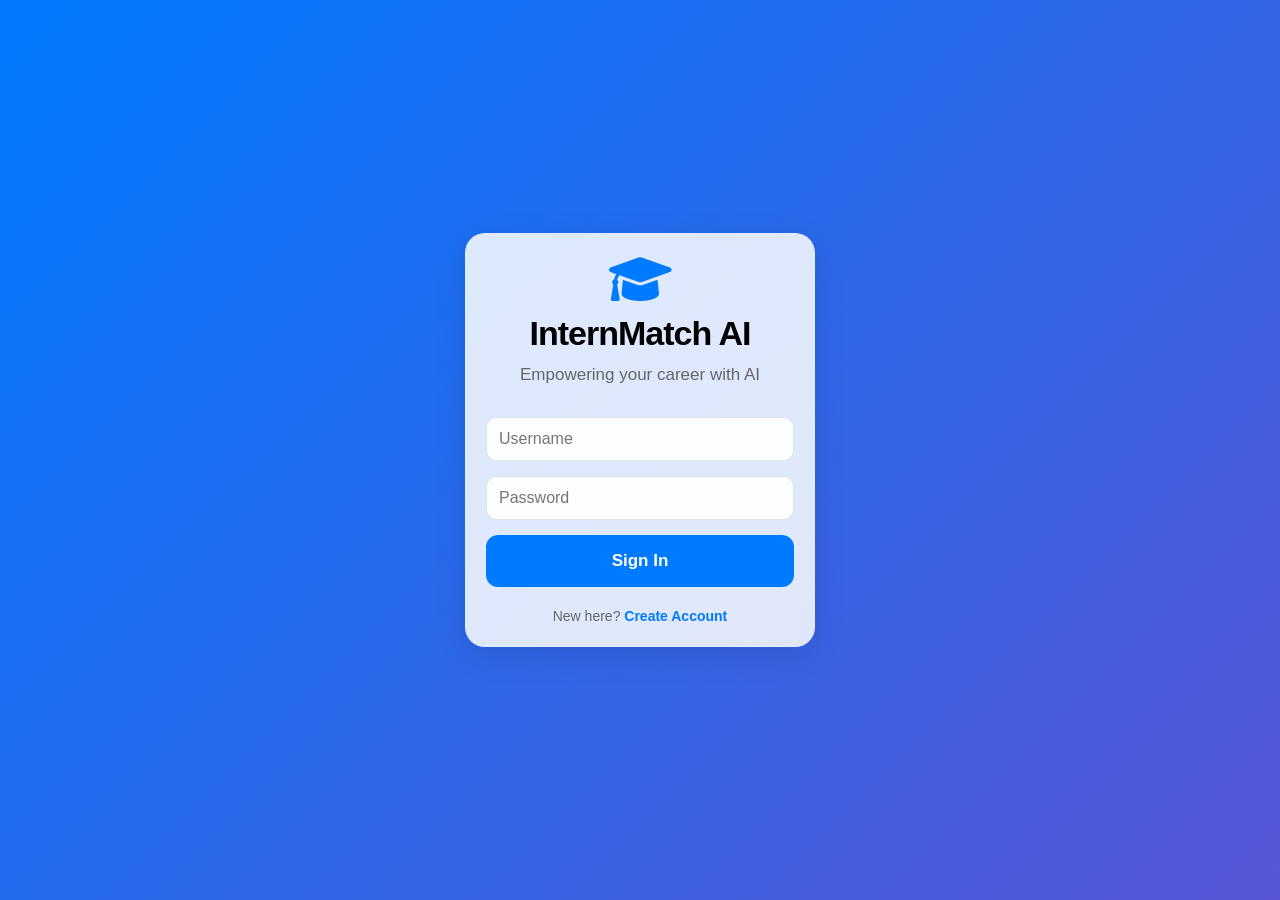
==== templates/index.html @ 41c60bcd "Initial commit: InternMatch AI with iOS UI and AI Engine" ====
<!DOCTYPE html>
<html lang="en">
<head>
    <meta charset="UTF-8">
    <meta name="viewport" content="width=device-width, initial-scale=1.0, maximum-scale=1.0, user-scalable=no">
    <title>InternMatch AI | Your Smart Future</title>
    <link rel="stylesheet" href="/static/css/style.css">
    <link rel="stylesheet" href="https://cdnjs.cloudflare.com/ajax/libs/font-awesome/6.0.0/css/all.min.css">
</head>
<body>
    <div id="app">
        <!-- Login Screen -->
        <div id="login-screen" class="screen active">
            <div class="login-box glass-card" style="background: rgba(255,255,255,0.85)">
                <div style="text-align: center; margin-bottom: 30px;">
                    <i class="fas fa-graduation-cap" style="font-size: 50px; color: #007AFF;"></i>
                    <h1 style="color: #000; margin-top: 10px;">InternMatch AI</h1>
                    <p style="color: #666;">Empowering your career with AI</p>
                </div>
                <input type="text" id="username" class="login-input" placeholder="Username">
                <input type="password" id="password" class="login-input" placeholder="Password">
                <button onclick="handleLogin()" class="btn-primary" style="width: 100%;">Sign In</button>
                <p style="text-align: center; margin-top: 20px; font-size: 14px; color: #666;">New here? <span style="color: #007AFF; font-weight: 600;">Create Account</span></p>
            </div>
        </div>

        <!-- Home Dashboard -->
        <div id="home-screen" class="screen">
            <div class="nav-bar">
                <h1 style="font-size: 28px;">Hello, <span id="display-name">User</span></h1>
                <div onclick="toggleDarkMode()" style="font-size: 20px;"><i class="fas fa-moon"></i></div>
            </div>
            
            <div class="glass-card">
                <h2>Quick Overview</h2>
                <div style="display: flex; justify-content: space-between;">
                    <div style="text-align: center;">
                        <p style="font-size: 24px; font-weight: 700; color: var(--ios-blue);">0</p>
                        <p style="font-size: 12px;">Matches</p>
                    </div>
                    <div style="text-align: center;">
                        <p style="font-size: 24px; font-weight: 700; color: var(--ios-secondary);">0</p>
                        <p style="font-size: 12px;">Applied</p>
                    </div>
                    <div style="text-align: center;">
                        <p style="font-size: 24px; font-weight: 700; color: var(--ios-green);">0</p>
                        <p style="font-size: 12px;">Bookmarks</p>
                    </div>
                </div>
            </div>

            <div class="glass-card" style="background: linear-gradient(135deg, rgba(0,122,255,0.1), rgba(88,86,214,0.1));">
                <h2>Resume Score</h2>
                <p>Upload your resume to see how you rank against top internships.</p>
                <button onclick="switchScreen('resume-screen')" class="btn-primary" style="margin-top: 15px; padding: 10px 20px;">Get Started</button>
            </div>

            <h2>Top Recommendations</h2>
            <div id="top-matches" style="flex-grow: 1; overflow-y: auto;">
                <p style="text-align: center; margin-top: 20px;">No recommendations yet. Update your profile!</p>
            </div>
        </div>

        <!-- Resume Upload Screen -->
        <div id="resume-screen" class="screen">
            <div class="nav-bar">
                <i class="fas fa-chevron-left" onclick="switchScreen('home-screen')"></i>
                <h2>Resume Lab</h2>
                <div></div>
            </div>
            <div class="glass-card" style="text-align: center; padding: 40px 20px;">
                <i class="fas fa-file-pdf" style="font-size: 60px; color: var(--ios-secondary); margin-bottom: 20px;"></i>
                <h2>Upload CV</h2>
                <p>We'll analyze your skills and match you instantly.</p>
                <input type="file" id="resume-file" style="display: none;" onchange="handleResumeUpload(event)">
                <button onclick="document.getElementById('resume-file').click()" class="btn-primary" style="margin-top: 20px;">Choose PDF File</button>
            </div>
            <div id="skills-cloud" class="glass-card" style="display: none;">
                <h2>Extracted Skills</h2>
                <div id="skills-list" style="display: flex; flex-wrap: wrap; gap: 8px;"></div>
            </div>
        </div>

        <!-- AI Chat Screen -->
        <div id="chat-screen" class="screen">
            <div class="nav-bar">
                <h2>AI Assistant</h2>
            </div>
            <div id="chat-messages" style="display: flex; flex-direction: column;">
                <div class="message ai">Hi! I'm your InternMatch AI. Ask me anything about internships or your profile.</div>
            </div>
            <div class="glass-card" style="margin-top: auto; padding: 10px; display: flex; gap: 10px;">
                <input type="text" id="chat-input" class="login-input" placeholder="Type a query..." style="margin-bottom: 0;">
                <button onclick="handleChat()" class="btn-primary" style="padding: 10px 20px;"><i class="fas fa-paper-plane"></i></button>
            </div>
        </div>

        <!-- Results Screen -->
        <div id="results-screen" class="screen">
            <div class="nav-bar">
                <i class="fas fa-chevron-left" onclick="switchScreen('home-screen')"></i>
                <h2>Opportunities</h2>
            </div>
            <div id="results-list" style="overflow-y: auto;">
                <!-- Cards will be injected here -->
            </div>
        </div>

        <!-- Tab Bar -->
        <div class="tab-bar" id="bottom-tabs" style="display: none;">
            <div class="tab-item active" onclick="switchScreen('home-screen')">
                <i class="fas fa-home"></i>
                <span>Home</span>
            </div>
            <div class="tab-item" onclick="switchScreen('results-screen')">
                <i class="fas fa-briefcase"></i>
                <span>Jobs</span>
            </div>
            <div class="tab-item" onclick="switchScreen('chat-screen')">
                <i class="fas fa-comment-dots"></i>
                <span>AI Chat</span>
            </div>
            <div class="tab-item" onclick="switchScreen('resume-screen')">
                <i class="fas fa-user-circle"></i>
                <span>Profile</span>
            </div>
        </div>
    </div>

    <script src="/static/js/main.js"></script>
</body>
</html>
---- static/css/style.css ----
:root {
    --ios-bg: #F2F2F7;
    --ios-card: rgba(255, 255, 255, 0.7);
    --ios-text: #000000;
    --ios-secondary: #8E8E93;
    --ios-blue: #007AFF;
    --ios-green: #34C759;
    --ios-blur: 20px;
    --ios-radius: 20px;
    --font-main: -apple-system, BlinkMacSystemFont, "SF Pro Display", "SF Pro Text", "Helvetica Neue", sans-serif;
}

[data-theme="dark"] {
    --ios-bg: #000000;
    --ios-card: rgba(28, 28, 30, 0.8);
    --ios-text: #FFFFFF;
    --ios-secondary: #98989D;
    --ios-blue: #0A84FF;
    --ios-green: #30D158;
}

* {
    margin: 0;
    padding: 0;
    box-sizing: border-box;
    -webkit-tap-highlight-color: transparent;
}

body {
    font-family: var(--font-main);
    background-color: var(--ios-bg);
    color: var(--ios-text);
    overflow: hidden;
    transition: background-color 0.5s ease;
}

/* App Container */
#app {
    width: 100vw;
    height: 100vh;
    display: flex;
    flex-direction: column;
    position: relative;
}

/* Screens */
.screen {
    position: absolute;
    top: 0;
    left: 0;
    width: 100%;
    height: 100%;
    padding: 20px;
    display: none;
    flex-direction: column;
    animation: slideUp 0.4s cubic-bezier(0.4, 0, 0.2, 1);
}

.screen.active {
    display: flex;
}

@keyframes slideUp {
    from { transform: translateY(20px); opacity: 0; }
    to { transform: translateY(0); opacity: 1; }
}

/* Glassmorphism Cards */
.glass-card {
    background: var(--ios-card);
    backdrop-filter: blur(var(--ios-blur));
    -webkit-backdrop-filter: blur(var(--ios-blur));
    border-radius: var(--ios-radius);
    border: 1px solid rgba(255, 255, 255, 0.1);
    box-shadow: 0 8px 32px 0 rgba(0, 0, 0, 0.1);
    padding: 20px;
    margin-bottom: 20px;
}

/* Typography */
h1 { font-size: 34px; font-weight: 700; letter-spacing: -1px; margin-bottom: 10px; }
h2 { font-size: 22px; font-weight: 600; margin-bottom: 15px; }
p { font-size: 17px; color: var(--ios-secondary); line-height: 1.4; }

/* Buttons */
.btn-primary {
    background: var(--ios-blue);
    color: white;
    border: none;
    padding: 16px;
    border-radius: 12px;
    font-size: 17px;
    font-weight: 600;
    cursor: pointer;
    transition: transform 0.2s, opacity 0.2s;
    text-align: center;
}

.btn-primary:active {
    transform: scale(0.97);
    opacity: 0.8;
}

/* Login Screen */
#login-screen {
    justify-content: center;
    align-items: center;
    background: linear-gradient(135deg, #007AFF 0%, #5856D6 100%);
}

.login-box {
    width: 100%;
    max-width: 350px;
}

.login-input {
    width: 100%;
    padding: 12px;
    margin-bottom: 15px;
    border-radius: 10px;
    border: 1px solid rgba(0, 0, 0, 0.1);
    background: rgba(255, 255, 255, 0.9);
    font-size: 16px;
}

/* Navbar */
.nav-bar {
    height: 60px;
    display: flex;
    justify-content: space-between;
    align-items: center;
    padding: 0 20px;
    position: sticky;
    top: 0;
    z-index: 100;
}

/* Tab Bar */
.tab-bar {
    height: 85px;
    background: var(--ios-card);
    backdrop-filter: blur(var(--ios-blur));
    display: flex;
    justify-content: space-around;
    align-items: center;
    border-top: 1px solid rgba(0, 0, 0, 0.05);
    padding-bottom: 20px;
}

.tab-item {
    display: flex;
    flex-direction: column;
    align-items: center;
    color: var(--ios-secondary);
    font-size: 10px;
    cursor: pointer;
}

.tab-item.active {
    color: var(--ios-blue);
}

.tab-item i {
    font-size: 24px;
    margin-bottom: 4px;
}

/* Chat Interface */
#chat-messages {
    flex-grow: 1;
    overflow-y: auto;
    padding: 10px 0;
}

.message {
    max-width: 80%;
    padding: 12px 16px;
    border-radius: 18px;
    margin-bottom: 10px;
    font-size: 16px;
}

.message.ai {
    background: var(--ios-card);
    align-self: flex-start;
    border-bottom-left-radius: 4px;
}

.message.user {
    background: var(--ios-blue);
    color: white;
    align-self: flex-end;
    border-bottom-right-radius: 4px;
}

/* Internship Cards */
.internship-card {
    transition: transform 0.3s ease;
}

.internship-card:hover {
    transform: scale(1.02);
}

.match-badge {
    background: var(--ios-green);
    color: white;
    padding: 4px 8px;
    border-radius: 6px;
    font-size: 12px;
    font-weight: 700;
    float: right;
}

/* Animations */
.loading-dots:after {
    content: '...';
    animation: dots 1s steps(5, end) infinite;
}

@keyframes dots {
    0%, 20% { content: '.'; }
    40% { content: '..'; }
    60% { content: '...'; }
    80%, 100% { content: ''; }
}
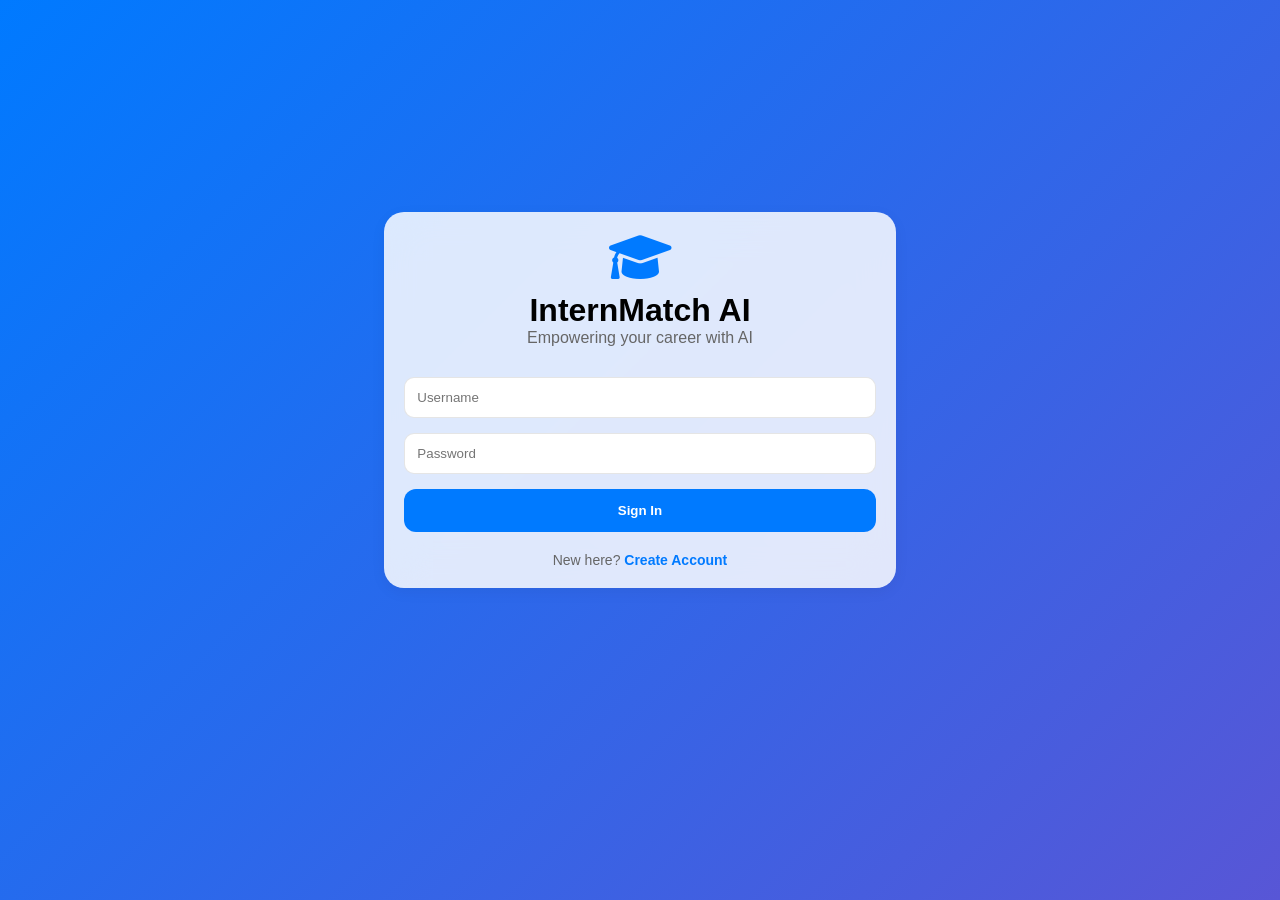
==== commit cd99e1d7: "Fix layout and navigation stability" ====
--- a/templates/index.html
+++ b/templates/index.html
@@ -106,8 +106,6 @@
             </div>
         </div>
 
-        <!-- Tab Bar -->
-        <div class="tab-bar" id="bottom-tabs" style="display: none;">
             <div class="tab-item active" onclick="switchScreen('home-screen')">
                 <i class="fas fa-home"></i>
                 <span>Home</span>
--- a/static/css/style.css
+++ b/static/css/style.css
@@ -14,16 +14,12 @@
     --ios-bg: #000000;
     --ios-card: rgba(28, 28, 30, 0.8);
     --ios-text: #FFFFFF;
-    --ios-secondary: #98989D;
-    --ios-blue: #0A84FF;
-    --ios-green: #30D158;
 }
 
 * {
     margin: 0;
     padding: 0;
     box-sizing: border-box;
-    -webkit-tap-highlight-color: transparent;
 }
 
 body {
@@ -31,16 +27,16 @@
     background-color: var(--ios-bg);
     color: var(--ios-text);
     overflow: hidden;
-    transition: background-color 0.5s ease;
+    width: 100vw;
+    height: 100vh;
 }
 
-/* App Container */
 #app {
-    width: 100vw;
-    height: 100vh;
+    width: 100%;
+    height: 100%;
+    position: relative;
     display: flex;
     flex-direction: column;
-    position: relative;
 }
 
 /* Screens */
@@ -51,100 +47,35 @@
     width: 100%;
     height: 100%;
     padding: 20px;
-    display: none;
+    padding-bottom: 100px; /* Space for tab bar */
+    display: none; /* Hidden by default */
     flex-direction: column;
-    animation: slideUp 0.4s cubic-bezier(0.4, 0, 0.2, 1);
+    overflow-y: auto;
+    background-color: var(--ios-bg);
+    z-index: 1;
 }
 
 .screen.active {
     display: flex;
-}
-
-@keyframes slideUp {
-    from { transform: translateY(20px); opacity: 0; }
-    to { transform: translateY(0); opacity: 1; }
-}
-
-/* Glassmorphism Cards */
-.glass-card {
-    background: var(--ios-card);
-    backdrop-filter: blur(var(--ios-blur));
-    -webkit-backdrop-filter: blur(var(--ios-blur));
-    border-radius: var(--ios-radius);
-    border: 1px solid rgba(255, 255, 255, 0.1);
-    box-shadow: 0 8px 32px 0 rgba(0, 0, 0, 0.1);
-    padding: 20px;
-    margin-bottom: 20px;
-}
-
-/* Typography */
-h1 { font-size: 34px; font-weight: 700; letter-spacing: -1px; margin-bottom: 10px; }
-h2 { font-size: 22px; font-weight: 600; margin-bottom: 15px; }
-p { font-size: 17px; color: var(--ios-secondary); line-height: 1.4; }
-
-/* Buttons */
-.btn-primary {
-    background: var(--ios-blue);
-    color: white;
-    border: none;
-    padding: 16px;
-    border-radius: 12px;
-    font-size: 17px;
-    font-weight: 600;
-    cursor: pointer;
-    transition: transform 0.2s, opacity 0.2s;
-    text-align: center;
-}
-
-.btn-primary:active {
-    transform: scale(0.97);
-    opacity: 0.8;
-}
-
-/* Login Screen */
-#login-screen {
-    justify-content: center;
-    align-items: center;
-    background: linear-gradient(135deg, #007AFF 0%, #5856D6 100%);
-}
-
-.login-box {
-    width: 100%;
-    max-width: 350px;
-}
-
-.login-input {
-    width: 100%;
-    padding: 12px;
-    margin-bottom: 15px;
-    border-radius: 10px;
-    border: 1px solid rgba(0, 0, 0, 0.1);
-    background: rgba(255, 255, 255, 0.9);
-    font-size: 16px;
-}
-
-/* Navbar */
-.nav-bar {
-    height: 60px;
-    display: flex;
-    justify-content: space-between;
-    align-items: center;
-    padding: 0 20px;
-    position: sticky;
-    top: 0;
-    z-index: 100;
+    z-index: 10;
 }
 
 /* Tab Bar */
 .tab-bar {
+    position: fixed;
+    bottom: 0;
+    left: 0;
+    width: 100%;
     height: 85px;
     background: var(--ios-card);
     backdrop-filter: blur(var(--ios-blur));
-    display: flex;
+    -webkit-backdrop-filter: blur(var(--ios-blur));
+    display: none; /* Shown by JS after login */
     justify-content: space-around;
     align-items: center;
     border-top: 1px solid rgba(0, 0, 0, 0.05);
-    padding-bottom: 20px;
+    padding-bottom: 25px;
+    z-index: 1000;
 }
 
 .tab-item {
@@ -154,6 +85,7 @@
     color: var(--ios-secondary);
     font-size: 10px;
     cursor: pointer;
+    transition: color 0.3s;
 }
 
 .tab-item.active {
@@ -165,41 +97,42 @@
     margin-bottom: 4px;
 }
 
-/* Chat Interface */
-#chat-messages {
-    flex-grow: 1;
-    overflow-y: auto;
-    padding: 10px 0;
+/* Glass Cards */
+.glass-card {
+    background: var(--ios-card);
+    backdrop-filter: blur(var(--ios-blur));
+    -webkit-backdrop-filter: blur(var(--ios-blur));
+    border-radius: var(--ios-radius);
+    padding: 20px;
+    margin-bottom: 20px;
+    box-shadow: 0 4px 15px rgba(0,0,0,0.05);
 }
 
-.message {
-    max-width: 80%;
-    padding: 12px 16px;
-    border-radius: 18px;
-    margin-bottom: 10px;
-    font-size: 16px;
+/* Buttons */
+.btn-primary {
+    background: var(--ios-blue);
+    color: white;
+    border: none;
+    padding: 14px;
+    border-radius: 12px;
+    font-weight: 600;
+    cursor: pointer;
 }
 
-.message.ai {
-    background: var(--ios-card);
-    align-self: flex-start;
-    border-bottom-left-radius: 4px;
+/* Specifics */
+#login-screen {
+    background: linear-gradient(135deg, #007AFF 0%, #5856D6 100%);
+    justify-content: center;
+    align-items: center;
+    z-index: 100;
 }
 
-.message.user {
-    background: var(--ios-blue);
-    color: white;
-    align-self: flex-end;
-    border-bottom-right-radius: 4px;
-}
-
-/* Internship Cards */
-.internship-card {
-    transition: transform 0.3s ease;
-}
-
-.internship-card:hover {
-    transform: scale(1.02);
+.nav-bar {
+    display: flex;
+    justify-content: space-between;
+    align-items: center;
+    padding: 10px 0;
+    margin-bottom: 20px;
 }
 
 .match-badge {
@@ -212,15 +145,10 @@
     float: right;
 }
 
-/* Animations */
-.loading-dots:after {
-    content: '...';
-    animation: dots 1s steps(5, end) infinite;
+.login-input {
+    width: 100%;
+    padding: 12px;
+    margin-bottom: 15px;
+    border-radius: 10px;
+    border: 1px solid rgba(0,0,0,0.1);
 }
-
-@keyframes dots {
-    0%, 20% { content: '.'; }
-    40% { content: '..'; }
-    60% { content: '...'; }
-    80%, 100% { content: ''; }
-}
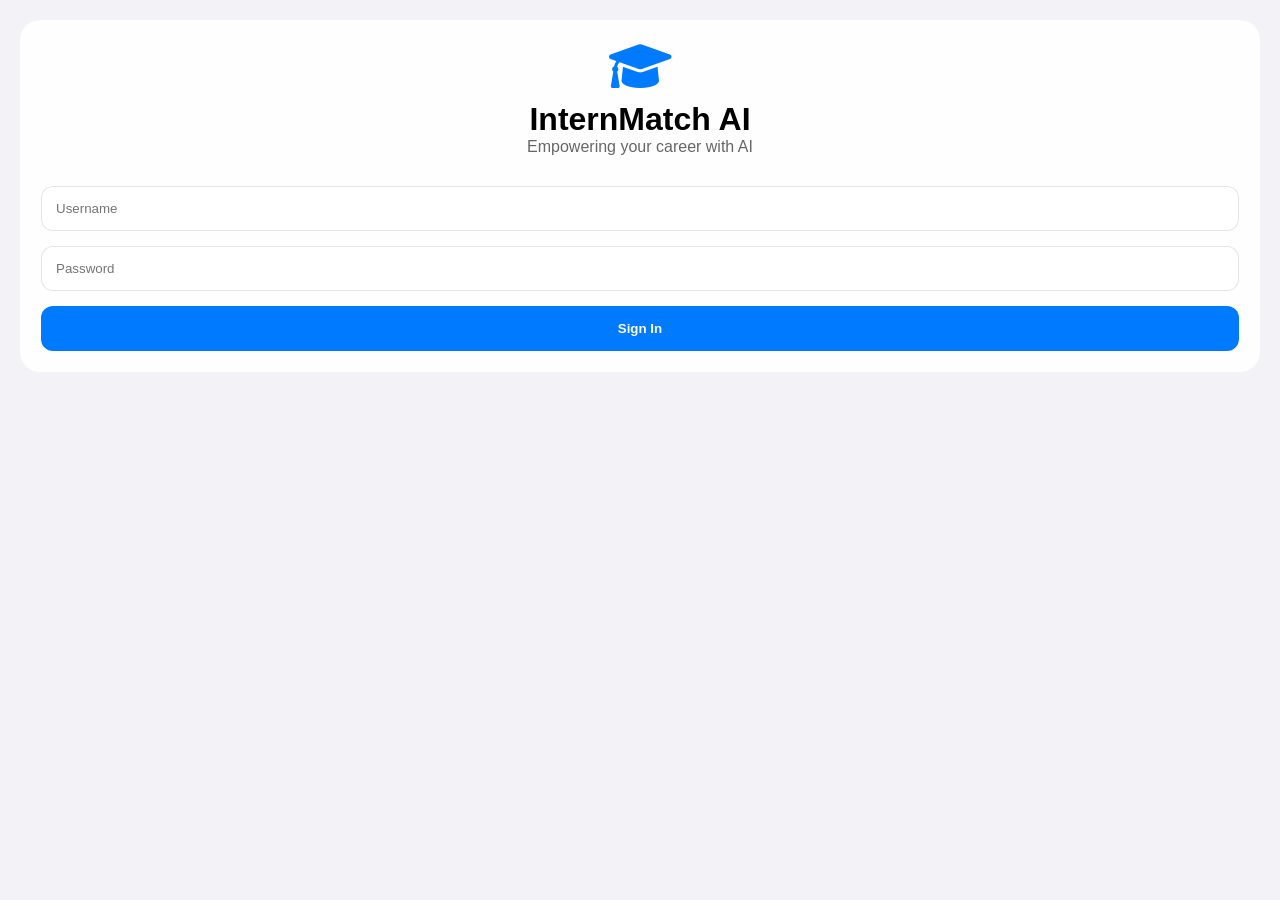
==== commit 87bf7270: "Final Polish: Fix bookmarks, counters, and navigation UI" ====
--- a/templates/index.html
+++ b/templates/index.html
@@ -11,7 +11,7 @@
     <div id="app">
         <!-- Login Screen -->
         <div id="login-screen" class="screen active">
-            <div class="login-box glass-card" style="background: rgba(255,255,255,0.85)">
+            <div class="login-box glass-card" style="background: rgba(255,255,255,0.9)">
                 <div style="text-align: center; margin-bottom: 30px;">
                     <i class="fas fa-graduation-cap" style="font-size: 50px; color: #007AFF;"></i>
                     <h1 style="color: #000; margin-top: 10px;">InternMatch AI</h1>
@@ -20,7 +20,6 @@
                 <input type="text" id="username" class="login-input" placeholder="Username">
                 <input type="password" id="password" class="login-input" placeholder="Password">
                 <button onclick="handleLogin()" class="btn-primary" style="width: 100%;">Sign In</button>
-                <p style="text-align: center; margin-top: 20px; font-size: 14px; color: #666;">New here? <span style="color: #007AFF; font-weight: 600;">Create Account</span></p>
             </div>
         </div>
 
@@ -35,15 +34,15 @@
                 <h2>Quick Overview</h2>
                 <div style="display: flex; justify-content: space-between;">
                     <div style="text-align: center;">
-                        <p style="font-size: 24px; font-weight: 700; color: var(--ios-blue);">0</p>
+                        <p id="match-count" style="font-size: 24px; font-weight: 700; color: #007AFF;">0</p>
                         <p style="font-size: 12px;">Matches</p>
                     </div>
                     <div style="text-align: center;">
-                        <p style="font-size: 24px; font-weight: 700; color: var(--ios-secondary);">0</p>
+                        <p id="applied-count" style="font-size: 24px; font-weight: 700; color: #8E8E93;">0</p>
                         <p style="font-size: 12px;">Applied</p>
                     </div>
                     <div style="text-align: center;">
-                        <p style="font-size: 24px; font-weight: 700; color: var(--ios-green);">0</p>
+                        <p id="bookmark-count" style="font-size: 24px; font-weight: 700; color: #34C759;">0</p>
                         <p style="font-size: 12px;">Bookmarks</p>
                     </div>
                 </div>
@@ -55,21 +54,21 @@
                 <button onclick="switchScreen('resume-screen')" class="btn-primary" style="margin-top: 15px; padding: 10px 20px;">Get Started</button>
             </div>
 
-            <h2>Top Recommendations</h2>
-            <div id="top-matches" style="flex-grow: 1; overflow-y: auto;">
-                <p style="text-align: center; margin-top: 20px;">No recommendations yet. Update your profile!</p>
+            <h2 style="margin-top: 10px;">Top Recommendations</h2>
+            <div id="top-matches" style="flex-grow: 1;">
+                <!-- recommendations injected here -->
             </div>
         </div>
 
-        <!-- Resume Upload Screen -->
+        <!-- Resume / Profile Screen -->
         <div id="resume-screen" class="screen">
             <div class="nav-bar">
                 <i class="fas fa-chevron-left" onclick="switchScreen('home-screen')"></i>
                 <h2>Resume Lab</h2>
                 <div></div>
             </div>
-            <div class="glass-card" style="text-align: center; padding: 40px 20px;">
-                <i class="fas fa-file-pdf" style="font-size: 60px; color: var(--ios-secondary); margin-bottom: 20px;"></i>
+            <div class="glass-card" style="text-align: center; padding: 30px 20px;">
+                <i class="fas fa-file-pdf" style="font-size: 60px; color: #8E8E93; margin-bottom: 20px;"></i>
                 <h2>Upload CV</h2>
                 <p>We'll analyze your skills and match you instantly.</p>
                 <input type="file" id="resume-file" style="display: none;" onchange="handleResumeUpload(event)">
@@ -86,26 +85,29 @@
             <div class="nav-bar">
                 <h2>AI Assistant</h2>
             </div>
-            <div id="chat-messages" style="display: flex; flex-direction: column;">
-                <div class="message ai">Hi! I'm your InternMatch AI. Ask me anything about internships or your profile.</div>
+            <div id="chat-messages" style="flex-grow: 1; overflow-y: auto; padding-bottom: 20px;">
+                <div class="message ai" style="background: rgba(0,0,0,0.05); padding: 12px; border-radius: 15px; margin: 10px; max-width: 80%;">
+                    Hi! I'm your InternMatch AI. Ask me about roles like "Software" or "Finance"!
+                </div>
             </div>
-            <div class="glass-card" style="margin-top: auto; padding: 10px; display: flex; gap: 10px;">
-                <input type="text" id="chat-input" class="login-input" placeholder="Type a query..." style="margin-bottom: 0;">
+            <div class="glass-card" style="display: flex; gap: 10px; margin-top: 10px; padding: 10px;">
+                <input type="text" id="chat-input" class="login-input" placeholder="Ask AI Assistant..." style="margin-bottom: 0;">
                 <button onclick="handleChat()" class="btn-primary" style="padding: 10px 20px;"><i class="fas fa-paper-plane"></i></button>
             </div>
         </div>
 
-        <!-- Results Screen -->
+        <!-- Results / Jobs Screen -->
         <div id="results-screen" class="screen">
             <div class="nav-bar">
-                <i class="fas fa-chevron-left" onclick="switchScreen('home-screen')"></i>
                 <h2>Opportunities</h2>
             </div>
-            <div id="results-list" style="overflow-y: auto;">
+            <div id="results-list" style="flex-grow: 1; overflow-y: auto;">
                 <!-- Cards will be injected here -->
             </div>
         </div>
 
+        <!-- Tab Bar (Pinned to bottom) -->
+        <div class="tab-bar" id="bottom-tabs">
             <div class="tab-item active" onclick="switchScreen('home-screen')">
                 <i class="fas fa-home"></i>
                 <span>Home</span>
--- a/static/css/style.css
+++ b/static/css/style.css
@@ -12,7 +12,7 @@
 
 [data-theme="dark"] {
     --ios-bg: #000000;
-    --ios-card: rgba(28, 28, 30, 0.8);
+    --ios-card: rgba(28, 28, 30, 0.9);
     --ios-text: #FFFFFF;
 }
 
@@ -39,7 +39,6 @@
     flex-direction: column;
 }
 
-/* Screens */
 .screen {
     position: absolute;
     top: 0;
@@ -47,12 +46,12 @@
     width: 100%;
     height: 100%;
     padding: 20px;
-    padding-bottom: 100px; /* Space for tab bar */
-    display: none; /* Hidden by default */
+    padding-bottom: 110px; /* Space for the bottom bar */
+    display: none;
     flex-direction: column;
     overflow-y: auto;
     background-color: var(--ios-bg);
-    z-index: 1;
+    animation: slideUp 0.3s ease-out;
 }
 
 .screen.active {
@@ -60,7 +59,31 @@
     z-index: 10;
 }
 
-/* Tab Bar */
+@keyframes slideUp {
+    from { transform: translateY(10px); opacity: 0; }
+    to { transform: translateY(0); opacity: 1; }
+}
+
+/* Glass UI Components */
+.glass-card {
+    background: var(--ios-card);
+    backdrop-filter: blur(var(--ios-blur));
+    -webkit-backdrop-filter: blur(var(--ios-blur));
+    border-radius: var(--ios-radius);
+    padding: 20px;
+    margin-bottom: 15px;
+    border: 1px solid rgba(255,255,255,0.1);
+}
+
+.nav-bar {
+    display: flex;
+    justify-content: space-between;
+    align-items: center;
+    padding: 10px 0;
+    margin-bottom: 15px;
+}
+
+/* Fixed Bottom Navigation */
 .tab-bar {
     position: fixed;
     bottom: 0;
@@ -70,7 +93,7 @@
     background: var(--ios-card);
     backdrop-filter: blur(var(--ios-blur));
     -webkit-backdrop-filter: blur(var(--ios-blur));
-    display: none; /* Shown by JS after login */
+    display: none;
     justify-content: space-around;
     align-items: center;
     border-top: 1px solid rgba(0, 0, 0, 0.05);
@@ -83,9 +106,8 @@
     flex-direction: column;
     align-items: center;
     color: var(--ios-secondary);
-    font-size: 10px;
+    font-size: 11px;
     cursor: pointer;
-    transition: color 0.3s;
 }
 
 .tab-item.active {
@@ -94,45 +116,32 @@
 
 .tab-item i {
     font-size: 24px;
-    margin-bottom: 4px;
+    margin-bottom: 3px;
 }
 
-/* Glass Cards */
-.glass-card {
-    background: var(--ios-card);
-    backdrop-filter: blur(var(--ios-blur));
-    -webkit-backdrop-filter: blur(var(--ios-blur));
-    border-radius: var(--ios-radius);
-    padding: 20px;
-    margin-bottom: 20px;
-    box-shadow: 0 4px 15px rgba(0,0,0,0.05);
+/* Form Elements */
+.login-input {
+    width: 100%;
+    padding: 14px;
+    margin-bottom: 15px;
+    border-radius: 12px;
+    border: 1px solid rgba(0,0,0,0.1);
+    background: white;
 }
 
-/* Buttons */
 .btn-primary {
     background: var(--ios-blue);
     color: white;
     border: none;
-    padding: 14px;
+    padding: 15px;
     border-radius: 12px;
     font-weight: 600;
     cursor: pointer;
+    transition: filter 0.2s;
 }
 
-/* Specifics */
-#login-screen {
-    background: linear-gradient(135deg, #007AFF 0%, #5856D6 100%);
-    justify-content: center;
-    align-items: center;
-    z-index: 100;
-}
-
-.nav-bar {
-    display: flex;
-    justify-content: space-between;
-    align-items: center;
-    padding: 10px 0;
-    margin-bottom: 20px;
+.btn-primary:active {
+    filter: brightness(0.9);
 }
 
 .match-badge {
@@ -140,15 +149,13 @@
     color: white;
     padding: 4px 8px;
     border-radius: 6px;
-    font-size: 12px;
+    font-size: 11px;
     font-weight: 700;
     float: right;
 }
 
-.login-input {
-    width: 100%;
-    padding: 12px;
-    margin-bottom: 15px;
-    border-radius: 10px;
-    border: 1px solid rgba(0,0,0,0.1);
+/* Chat Bubbles */
+#chat-messages {
+    display: flex;
+    flex-direction: column;
 }
